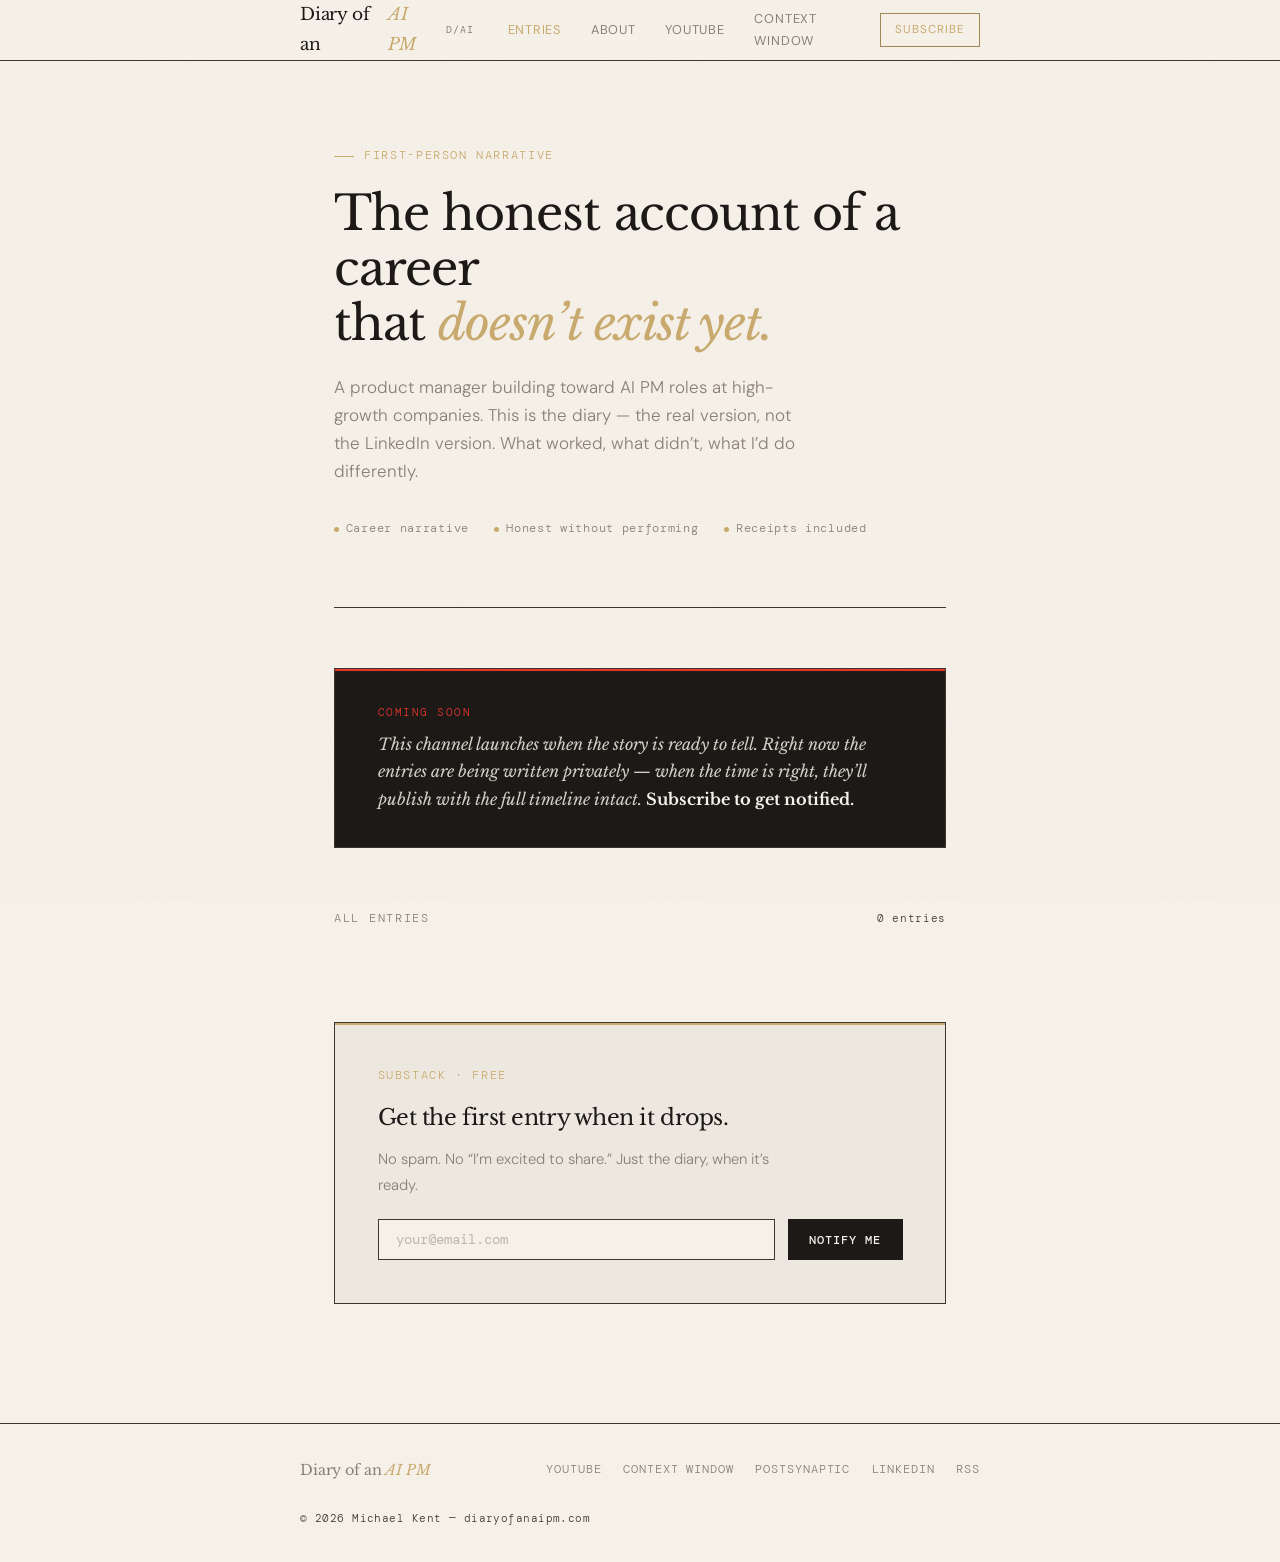
==== index.html @ 653bd750 "init: Diary of an AI PM site — diaryofanaipm.com" ====
<!DOCTYPE html>
<html lang="en">
<head>
  <meta charset="UTF-8">
  <meta name="viewport" content="width=device-width, initial-scale=1.0">
  <title>Diary of an AI PM — The honest account of a career that doesn't exist yet.</title>
  <meta name="description" content="First-person narrative of a career transition into AI product management. The real version — sardonic, specific, earned.">
  <meta name="author" content="Michael Kent">

  <!-- Open Graph -->
  <meta property="og:title" content="Diary of an AI PM">
  <meta property="og:description" content="The honest account of a career that doesn't exist yet.">
  <meta property="og:type" content="website">
  <meta property="og:url" content="https://diaryofanaipm.com">

  <!-- Canonical -->
  <link rel="canonical" href="https://diaryofanaipm.com">

  <!-- RSS -->
  <link rel="alternate" type="application/rss+xml" title="Diary of an AI PM" href="/feed.xml">

  <link rel="stylesheet" href="css/style.css">
</head>
<body>

  <!-- ── Header ─────────────────────────────────────────── -->
  <header class="site-header">
    <div class="site-header-inner">
      <a href="/" class="site-logo">
        Diary of an <span class="accent">AI PM</span>
        <span class="shortcode">D/AI</span>
      </a>
      <nav class="site-nav">
        <a href="/" class="active">Entries</a>
        <a href="/about.html">About</a>
        <a href="https://youtube.com/@diaryofanaipm" target="_blank" rel="noopener">YouTube</a>
        <a href="https://contextwindow.dev" target="_blank" rel="noopener">Context Window</a>
        <a href="https://substack.com/@diaryofanaipm" target="_blank" rel="noopener" class="nav-cta">Subscribe</a>
      </nav>
    </div>
  </header>

  <!-- ── Main ───────────────────────────────────────────── -->
  <main class="page-wrapper">

    <!-- Hero -->
    <section class="hero">
      <div class="hero-kicker">First-person narrative</div>
      <h1 class="hero-title">
        The honest account of a career<br>
        that <em>doesn&rsquo;t exist yet.</em>
      </h1>
      <p class="hero-sub">
        A product manager building toward AI PM roles at high-growth companies.
        This is the diary &mdash; the real version, not the LinkedIn version.
        What worked, what didn&rsquo;t, what I&rsquo;d do differently.
      </p>
      <div class="hero-meta">
        <span class="hero-meta-item"><span class="dot"></span> Career narrative</span>
        <span class="hero-meta-item"><span class="dot"></span> Honest without performing</span>
        <span class="hero-meta-item"><span class="dot"></span> Receipts included</span>
      </div>
    </section>

    <!-- Phase banner -->
    <section class="phase-banner">
      <div class="phase-banner-kicker">Coming soon</div>
      <p class="phase-banner-text">
        This channel launches when the story is ready to tell. Right now the entries are being written privately &mdash; when the time is right, they&rsquo;ll publish with the full timeline intact. <strong>Subscribe to get notified.</strong>
      </p>
    </section>

    <!-- Post list (empty for now — Phase 2) -->
    <section>
      <div class="post-list-header">
        <span class="post-list-title">All entries</span>
        <span class="post-list-count">0 entries</span>
      </div>

      <div class="post-list">

        <!-- ── POST ENTRIES — add newest at top ──────────────
             Copy a .post-item block for each new post.
             Update: href, date, year, tags, title, excerpt.

             NOTE: No public entries until Phase 2 launch.
             ─────────────────────────────────────────────── -->

        <!-- Add future entries above this comment -->

      </div>
    </section>

    <!-- Newsletter -->
    <section class="newsletter-strip">
      <div class="newsletter-kicker">Substack &middot; Free</div>
      <h2 class="newsletter-title">Get the first entry when it drops.</h2>
      <p class="newsletter-sub">
        No spam. No &ldquo;I&rsquo;m excited to share.&rdquo; Just the diary, when it&rsquo;s ready.
      </p>
      <form class="newsletter-form" action="https://substack.com/@diaryofanaipm" method="get" target="_blank">
        <input type="email" placeholder="your@email.com" name="email" autocomplete="email">
        <button type="submit">Notify me</button>
      </form>
    </section>

  </main>

  <!-- ── Footer ─────────────────────────────────────────── -->
  <footer class="site-footer">
    <div class="site-footer-inner">
      <a href="/" class="footer-logo">Diary of an <span>AI PM</span></a>
      <div class="footer-links">
        <a href="https://youtube.com/@diaryofanaipm" target="_blank" rel="noopener">YouTube</a>
        <a href="https://contextwindow.dev" target="_blank" rel="noopener">Context Window</a>
        <a href="https://postsynaptic.dev" target="_blank" rel="noopener">PostSynaptic</a>
        <a href="https://linkedin.com/in/michael-kent" target="_blank" rel="noopener">LinkedIn</a>
        <a href="/feed.xml">RSS</a>
      </div>
      <div class="footer-copy">
        &copy; 2026 Michael Kent &mdash; diaryofanaipm.com
      </div>
    </div>
  </footer>

</body>
</html>
---- css/style.css ----
/* ============================================================
   Diary of an AI PM — Brand CSS
   D/AI — diaryofanaipm.com
   Author: Michael Kent
   ============================================================ */

@import url('https://fonts.googleapis.com/css2?family=Libre+Baskerville:ital,wght@0,400;0,700;1,400&family=DM+Sans:ital,wght@0,300;0,400;0,500;1,300;1,400&family=DM+Mono:wght@400&display=swap');

/* ── Variables ─────────────────────────────────────────────── */
:root {
  --ink:          #1C1917;
  --ink-soft:     #231F1C;
  --ink-border:   #3D3530;
  --gilt:         #C8A96E;
  --gilt-dim:     #A08555;
  --gilt-glow:    rgba(200,169,110,0.10);
  --page:         #F5F0E8;
  --page-dim:     #D4CFC6;
  --red-pen:      #E8372A;
  --noise:        #8A7F74;
  --latent:       #EDE8DF;

  --font-serif:   'Libre Baskerville', Georgia, serif;
  --font-sans:    'DM Sans', system-ui, sans-serif;
  --font-mono:    'DM Mono', 'Courier New', monospace;

  --max-width:    680px;
  --col-gap:      2rem;
  --reading-gap:  1.75rem;
}

/* ── Reset ──────────────────────────────────────────────────── */
*, *::before, *::after { box-sizing: border-box; margin: 0; padding: 0; }
html { font-size: 17px; scroll-behavior: smooth; }

body {
  background: var(--page);
  color: var(--ink);
  font-family: var(--font-sans);
  font-weight: 300;
  line-height: 1.75;
  min-height: 100vh;
  -webkit-font-smoothing: antialiased;
}

/* ── Paper texture overlay ─────────────────────────────────── */
body::before {
  content: '';
  position: fixed;
  inset: 0;
  background-image: url("data:image/svg+xml,%3Csvg viewBox='0 0 256 256' xmlns='http://www.w3.org/2000/svg'%3E%3Cfilter id='noise'%3E%3CfeTurbulence type='fractalNoise' baseFrequency='0.65' numOctaves='3' stitchTiles='stitch'/%3E%3C/filter%3E%3Crect width='100%25' height='100%25' filter='url(%23noise)' opacity='0.03'/%3E%3C/svg%3E");
  background-size: 256px 256px;
  pointer-events: none;
  z-index: 0;
  opacity: 0.8;
}

/* ── Site header ────────────────────────────────────────────── */
.site-header {
  position: sticky;
  top: 0;
  z-index: 100;
  background: rgba(245,240,232,0.92);
  backdrop-filter: blur(12px);
  -webkit-backdrop-filter: blur(12px);
  border-bottom: 1px solid var(--ink-border);
  padding: 0 2rem;
}

.site-header-inner {
  max-width: var(--max-width);
  margin: 0 auto;
  display: flex;
  align-items: center;
  justify-content: space-between;
  height: 60px;
  gap: 2rem;
}

.site-logo {
  font-family: var(--font-serif);
  font-weight: 400;
  font-size: 1rem;
  color: var(--ink);
  text-decoration: none;
  letter-spacing: -0.01em;
  display: flex;
  align-items: baseline;
  gap: 0;
}

.site-logo .accent { color: var(--gilt); font-style: italic; }

.site-logo .shortcode {
  font-family: var(--font-mono);
  font-size: 0.6rem;
  color: var(--noise);
  letter-spacing: 0.08em;
  margin-left: 0.6rem;
  align-self: center;
}

.site-nav {
  display: flex;
  align-items: center;
  gap: 1.75rem;
}

.site-nav a {
  font-family: var(--font-sans);
  font-size: 0.75rem;
  font-weight: 400;
  color: var(--noise);
  text-decoration: none;
  letter-spacing: 0.06em;
  text-transform: uppercase;
  transition: color 0.15s;
}

.site-nav a:hover { color: var(--ink); }
.site-nav a.active { color: var(--gilt); }

.nav-cta {
  font-family: var(--font-mono);
  font-size: 0.68rem !important;
  color: var(--gilt) !important;
  border: 1px solid var(--gilt-dim);
  padding: 0.35rem 0.85rem;
  letter-spacing: 0.08em !important;
  text-transform: uppercase !important;
  transition: background 0.15s, color 0.15s !important;
}

.nav-cta:hover {
  background: var(--gilt-glow) !important;
  color: var(--gilt) !important;
}

/* ── Page layout ────────────────────────────────────────────── */
.page-wrapper {
  position: relative;
  z-index: 1;
  max-width: var(--max-width);
  margin: 0 auto;
  padding: 0 2rem 5rem;
}

/* ── Hero ───────────────────────────────────────────────────── */
.hero {
  padding: 5rem 0 4rem;
  border-bottom: 1px solid var(--ink-border);
  margin-bottom: 3.5rem;
}

.hero-kicker {
  font-family: var(--font-mono);
  font-size: 0.68rem;
  letter-spacing: 0.14em;
  text-transform: uppercase;
  color: var(--gilt);
  margin-bottom: 1.25rem;
  display: flex;
  align-items: center;
  gap: 0.6rem;
}

.hero-kicker::before {
  content: '';
  display: inline-block;
  width: 20px;
  height: 1px;
  background: var(--gilt);
}

.hero-title {
  font-family: var(--font-serif);
  font-weight: 400;
  font-size: clamp(2rem, 4.5vw, 2.8rem);
  line-height: 1.15;
  letter-spacing: -0.02em;
  color: var(--ink);
  margin-bottom: 1.25rem;
}

.hero-title em {
  font-style: italic;
  color: var(--gilt);
}

.hero-sub {
  font-family: var(--font-sans);
  font-size: 1rem;
  color: var(--noise);
  max-width: 480px;
  line-height: 1.65;
  margin-bottom: 2rem;
}

.hero-meta {
  display: flex;
  align-items: center;
  gap: 1.5rem;
  flex-wrap: wrap;
}

.hero-meta-item {
  font-family: var(--font-mono);
  font-size: 0.68rem;
  color: var(--noise);
  letter-spacing: 0.06em;
  display: flex;
  align-items: center;
  gap: 0.4rem;
}

.hero-meta-item .dot {
  width: 5px;
  height: 5px;
  background: var(--gilt);
  border-radius: 50%;
  display: inline-block;
}

/* ── Coming soon / phase banner ────────────────────────────── */
.phase-banner {
  margin: 0 0 3.5rem;
  padding: 2rem 2.5rem;
  border: 1px solid var(--ink-border);
  background: var(--ink);
  color: var(--page);
  position: relative;
}

.phase-banner::before {
  content: '';
  position: absolute;
  top: 0; left: 0; right: 0;
  height: 2px;
  background: var(--red-pen);
}

.phase-banner-kicker {
  font-family: var(--font-mono);
  font-size: 0.65rem;
  letter-spacing: 0.14em;
  text-transform: uppercase;
  color: var(--red-pen);
  margin-bottom: 0.5rem;
}

.phase-banner-text {
  font-family: var(--font-serif);
  font-size: 0.95rem;
  line-height: 1.7;
  color: var(--page-dim);
  font-style: italic;
}

.phase-banner-text strong {
  color: var(--page);
  font-weight: 700;
  font-style: normal;
}

/* ── Post list ──────────────────────────────────────────────── */
.post-list-header {
  display: flex;
  align-items: baseline;
  justify-content: space-between;
  margin-bottom: 1.5rem;
}

.post-list-title {
  font-family: var(--font-mono);
  font-size: 0.72rem;
  letter-spacing: 0.14em;
  text-transform: uppercase;
  color: var(--noise);
}

.post-list-count {
  font-family: var(--font-mono);
  font-size: 0.65rem;
  color: var(--ink-border);
  letter-spacing: 0.06em;
}

.post-list {
  display: flex;
  flex-direction: column;
  gap: 0;
}

.post-item {
  display: grid;
  grid-template-columns: 90px 1fr;
  gap: 1.5rem;
  padding: 1.5rem 0;
  border-bottom: 1px solid var(--ink-border);
  text-decoration: none;
  color: inherit;
  transition: background 0.15s;
  align-items: start;
}

.post-item:first-child { border-top: 1px solid var(--ink-border); }
.post-item:hover .post-item-title { color: var(--gilt); }

.post-item-date {
  font-family: var(--font-mono);
  font-size: 0.68rem;
  color: var(--noise);
  letter-spacing: 0.04em;
  padding-top: 0.25rem;
  line-height: 1.4;
}

.post-item-date .year {
  display: block;
  color: var(--ink-border);
  font-size: 0.6rem;
  margin-top: 2px;
}

.post-item-body {}

.post-item-tags {
  display: flex;
  gap: 0.4rem;
  margin-bottom: 0.4rem;
  flex-wrap: wrap;
}

.post-tag {
  font-family: var(--font-mono);
  font-size: 0.6rem;
  letter-spacing: 0.08em;
  text-transform: uppercase;
  color: var(--gilt-dim);
  background: var(--gilt-glow);
  padding: 0.15rem 0.5rem;
  border-radius: 2px;
}

.post-item-title {
  font-family: var(--font-serif);
  font-weight: 400;
  font-size: 1.05rem;
  line-height: 1.3;
  color: var(--ink);
  letter-spacing: -0.01em;
  margin-bottom: 0.35rem;
  transition: color 0.15s;
}

.post-item-excerpt {
  font-size: 0.85rem;
  color: var(--noise);
  line-height: 1.6;
}

/* ── Newsletter strip ───────────────────────────────────────── */
.newsletter-strip {
  margin: 4rem 0 0;
  padding: 2.5rem;
  border: 1px solid var(--ink-border);
  background: var(--latent);
  position: relative;
  overflow: hidden;
}

.newsletter-strip::before {
  content: '';
  position: absolute;
  top: 0; left: 0; right: 0;
  height: 2px;
  background: var(--gilt);
}

.newsletter-kicker {
  font-family: var(--font-mono);
  font-size: 0.68rem;
  letter-spacing: 0.14em;
  text-transform: uppercase;
  color: var(--gilt);
  margin-bottom: 0.75rem;
}

.newsletter-title {
  font-family: var(--font-serif);
  font-weight: 400;
  font-size: 1.3rem;
  letter-spacing: -0.02em;
  color: var(--ink);
  margin-bottom: 0.5rem;
}

.newsletter-sub {
  font-size: 0.875rem;
  color: var(--noise);
  margin-bottom: 1.25rem;
  max-width: 420px;
}

.newsletter-form {
  display: flex;
  gap: 0.75rem;
  flex-wrap: wrap;
}

.newsletter-form input {
  flex: 1;
  min-width: 220px;
  background: var(--page);
  border: 1px solid var(--ink-border);
  color: var(--ink);
  padding: 0.65rem 1rem;
  font-family: var(--font-mono);
  font-size: 0.8rem;
  outline: none;
  transition: border-color 0.15s;
}

.newsletter-form input::placeholder { color: var(--noise); opacity: 0.5; }
.newsletter-form input:focus { border-color: var(--gilt); }

.newsletter-form button {
  background: var(--ink);
  color: var(--page);
  border: none;
  padding: 0.65rem 1.25rem;
  font-family: var(--font-mono);
  font-size: 0.72rem;
  font-weight: 500;
  letter-spacing: 0.08em;
  text-transform: uppercase;
  cursor: pointer;
  transition: background 0.15s;
}

.newsletter-form button:hover { background: var(--ink-soft); }

/* ── Site footer ────────────────────────────────────────────── */
.site-footer {
  position: relative;
  z-index: 1;
  border-top: 1px solid var(--ink-border);
  padding: 2rem;
  margin-top: 2rem;
}

.site-footer-inner {
  max-width: var(--max-width);
  margin: 0 auto;
  display: flex;
  align-items: center;
  justify-content: space-between;
  flex-wrap: wrap;
  gap: 1rem;
}

.footer-logo {
  font-family: var(--font-serif);
  font-weight: 400;
  font-size: 0.85rem;
  color: var(--noise);
  text-decoration: none;
  letter-spacing: -0.01em;
}

.footer-logo span { color: var(--gilt); font-style: italic; }

.footer-links {
  display: flex;
  gap: 1.25rem;
}

.footer-links a {
  font-family: var(--font-mono);
  font-size: 0.68rem;
  letter-spacing: 0.08em;
  text-transform: uppercase;
  color: var(--noise);
  text-decoration: none;
  transition: color 0.15s;
}

.footer-links a:hover { color: var(--gilt); }

.footer-copy {
  font-family: var(--font-mono);
  font-size: 0.65rem;
  color: var(--ink-border);
  letter-spacing: 0.04em;
  width: 100%;
  margin-top: 0.5rem;
}

/* ── Post page ──────────────────────────────────────────────── */
.post-header {
  padding: 4rem 0 2.5rem;
  border-bottom: 1px solid var(--ink-border);
  margin-bottom: 3rem;
}

.post-header .post-tag { margin-right: 0.25rem; }

.post-title {
  font-family: var(--font-serif);
  font-weight: 400;
  font-size: clamp(1.6rem, 4vw, 2.4rem);
  line-height: 1.15;
  letter-spacing: -0.02em;
  color: var(--ink);
  margin: 1rem 0 0.75rem;
}

.post-meta {
  display: flex;
  align-items: center;
  gap: 1.5rem;
  flex-wrap: wrap;
  margin-top: 1.25rem;
}

.post-meta-item {
  font-family: var(--font-mono);
  font-size: 0.7rem;
  color: var(--noise);
  letter-spacing: 0.06em;
}

.post-meta-sep {
  width: 3px;
  height: 3px;
  background: var(--ink-border);
  border-radius: 50%;
  display: inline-block;
}

/* ── Post body ──────────────────────────────────────────────── */
.post-body {
  font-family: var(--font-serif);
  font-size: 0.95rem;
  line-height: 1.85;
  color: var(--ink-soft);
}

.post-body h2 {
  font-family: var(--font-serif);
  font-weight: 700;
  font-size: 1.3rem;
  letter-spacing: -0.02em;
  color: var(--ink);
  margin: 2.5rem 0 0.75rem;
  padding-top: 0.5rem;
}

.post-body h3 {
  font-family: var(--font-mono);
  font-size: 0.75rem;
  letter-spacing: 0.1em;
  text-transform: uppercase;
  color: var(--gilt);
  margin: 2rem 0 0.6rem;
}

.post-body p { margin-bottom: 1.4rem; }

.post-body strong {
  font-weight: 700;
  color: var(--ink);
}

.post-body em { font-style: italic; }

.post-body a {
  color: var(--gilt-dim);
  text-decoration: none;
  border-bottom: 1px solid var(--gilt-dim);
  transition: border-color 0.15s, color 0.15s;
}

.post-body a:hover { color: var(--gilt); border-color: var(--gilt); }

.post-body code {
  font-family: var(--font-mono);
  font-size: 0.82em;
  color: var(--red-pen);
  background: rgba(232,55,42,0.06);
  padding: 0.1em 0.4em;
  border-radius: 2px;
}

.post-body pre {
  background: var(--ink);
  border: 1px solid var(--ink-border);
  padding: 1.25rem 1.5rem;
  margin: 1.5rem 0;
  overflow-x: auto;
  font-family: var(--font-mono);
  font-size: 0.82rem;
  line-height: 1.7;
  color: var(--page-dim);
}

.post-body pre code {
  background: none;
  padding: 0;
  color: inherit;
}

.post-body blockquote {
  border-left: 2px solid var(--gilt);
  padding: 0.5rem 0 0.5rem 1.5rem;
  margin: 1.5rem 0;
  color: var(--noise);
  font-style: italic;
}

.post-body ul, .post-body ol {
  padding-left: 1.5rem;
  margin-bottom: 1.4rem;
}

.post-body li { margin-bottom: 0.4rem; }

.post-body hr {
  border: none;
  border-top: 1px solid var(--ink-border);
  margin: 2.5rem 0;
}

/* ── Red pen annotation style (for editorial marks) ────────── */
.redpen {
  color: var(--red-pen);
  font-family: var(--font-serif);
  font-style: italic;
  font-size: 0.85em;
}

/* ── Post footer ────────────────────────────────────────────── */
.post-footer {
  margin-top: 4rem;
  padding-top: 2rem;
  border-top: 1px solid var(--ink-border);
  display: flex;
  align-items: center;
  justify-content: space-between;
  flex-wrap: wrap;
  gap: 1rem;
}

.post-back {
  font-family: var(--font-mono);
  font-size: 0.72rem;
  letter-spacing: 0.08em;
  text-transform: uppercase;
  color: var(--noise);
  text-decoration: none;
  transition: color 0.15s;
}

.post-back:hover { color: var(--gilt); }

.post-channel-links {
  display: flex;
  gap: 1rem;
}

.post-channel-links a {
  font-family: var(--font-mono);
  font-size: 0.68rem;
  letter-spacing: 0.08em;
  text-transform: uppercase;
  color: var(--noise);
  text-decoration: none;
  transition: color 0.15s;
}

.post-channel-links a:hover { color: var(--gilt); }

/* ── Utilities ──────────────────────────────────────────────── */
.sr-only {
  position: absolute;
  width: 1px;
  height: 1px;
  overflow: hidden;
  clip: rect(0,0,0,0);
  white-space: nowrap;
}

/* ── Animations ─────────────────────────────────────────────── */
@keyframes fade-up {
  from { opacity: 0; transform: translateY(16px); }
  to   { opacity: 1; transform: translateY(0); }
}

.hero             { animation: fade-up 0.5s ease both; }
.phase-banner     { animation: fade-up 0.5s 0.1s ease both; }
.post-list        { animation: fade-up 0.5s 0.1s ease both; }
.newsletter-strip { animation: fade-up 0.5s 0.2s ease both; }

/* ── Responsive ─────────────────────────────────────────────── */
@media (max-width: 600px) {
  .site-nav { display: none; }
  .post-item { grid-template-columns: 1fr; gap: 0.25rem; }
  .post-item-date { font-size: 0.65rem; }
  .newsletter-form { flex-direction: column; }
  .newsletter-form input, .newsletter-form button { width: 100%; }
  .site-footer-inner { flex-direction: column; align-items: flex-start; }
}
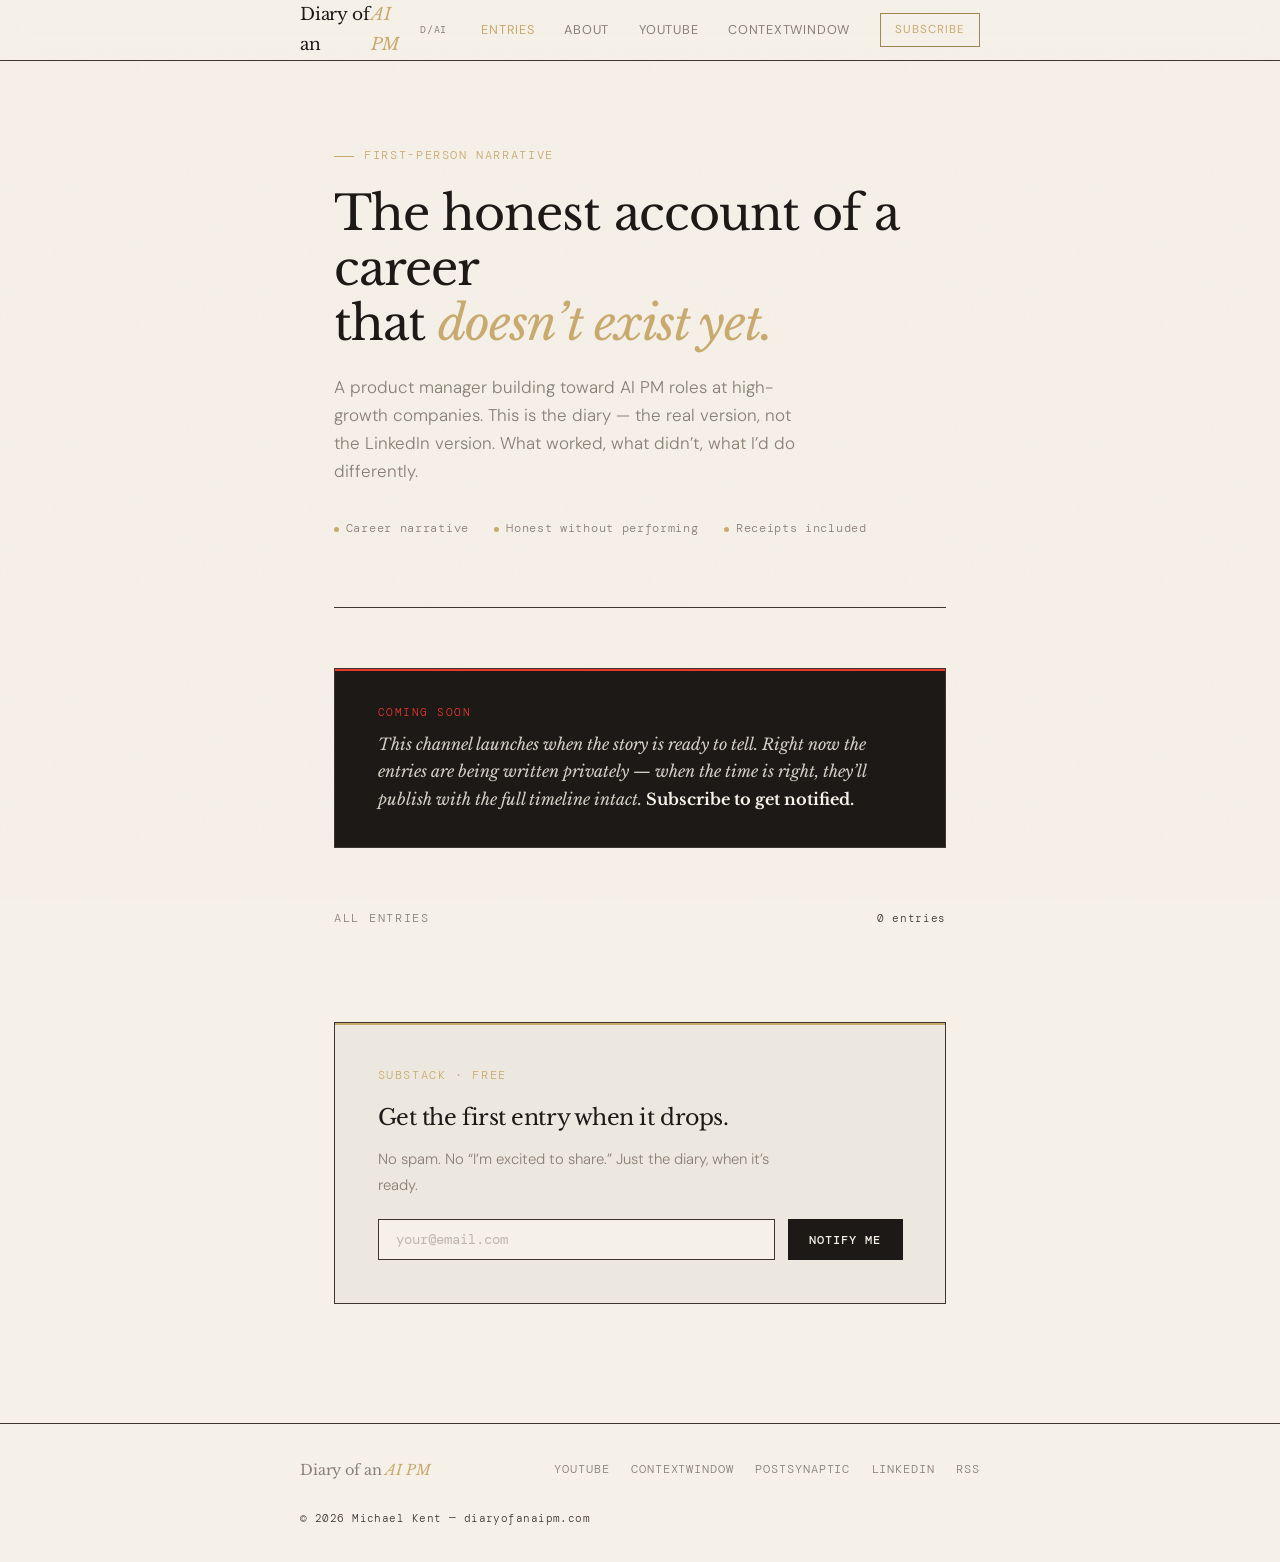
==== commit d7bc998a: "Update cross-links to ContextWindow, fix domain references" ====
--- a/index.html
+++ b/index.html
@@ -14,6 +14,9 @@
   <meta property="og:url" content="https://diaryofanaipm.com">
 
   <!-- Canonical -->
+  <link rel="icon" type="image/x-icon" href="/favicon.ico">
+  <link rel="icon" type="image/png" sizes="32x32" href="/favicon-32.png">
+  <link rel="apple-touch-icon" sizes="180x180" href="/apple-touch-icon.png">
   <link rel="canonical" href="https://diaryofanaipm.com">
 
   <!-- RSS -->
@@ -34,7 +37,7 @@
         <a href="/" class="active">Entries</a>
         <a href="/about.html">About</a>
         <a href="https://youtube.com/@diaryofanaipm" target="_blank" rel="noopener">YouTube</a>
-        <a href="https://contextwindow.dev" target="_blank" rel="noopener">Context Window</a>
+        <a href="https://contextwindow.to" target="_blank" rel="noopener">ContextWindow</a>
         <a href="https://substack.com/@diaryofanaipm" target="_blank" rel="noopener" class="nav-cta">Subscribe</a>
       </nav>
     </div>
@@ -112,7 +115,7 @@
       <a href="/" class="footer-logo">Diary of an <span>AI PM</span></a>
       <div class="footer-links">
         <a href="https://youtube.com/@diaryofanaipm" target="_blank" rel="noopener">YouTube</a>
-        <a href="https://contextwindow.dev" target="_blank" rel="noopener">Context Window</a>
+        <a href="https://contextwindow.to" target="_blank" rel="noopener">ContextWindow</a>
         <a href="https://postsynaptic.dev" target="_blank" rel="noopener">PostSynaptic</a>
         <a href="https://linkedin.com/in/michael-kent" target="_blank" rel="noopener">LinkedIn</a>
         <a href="/feed.xml">RSS</a>
